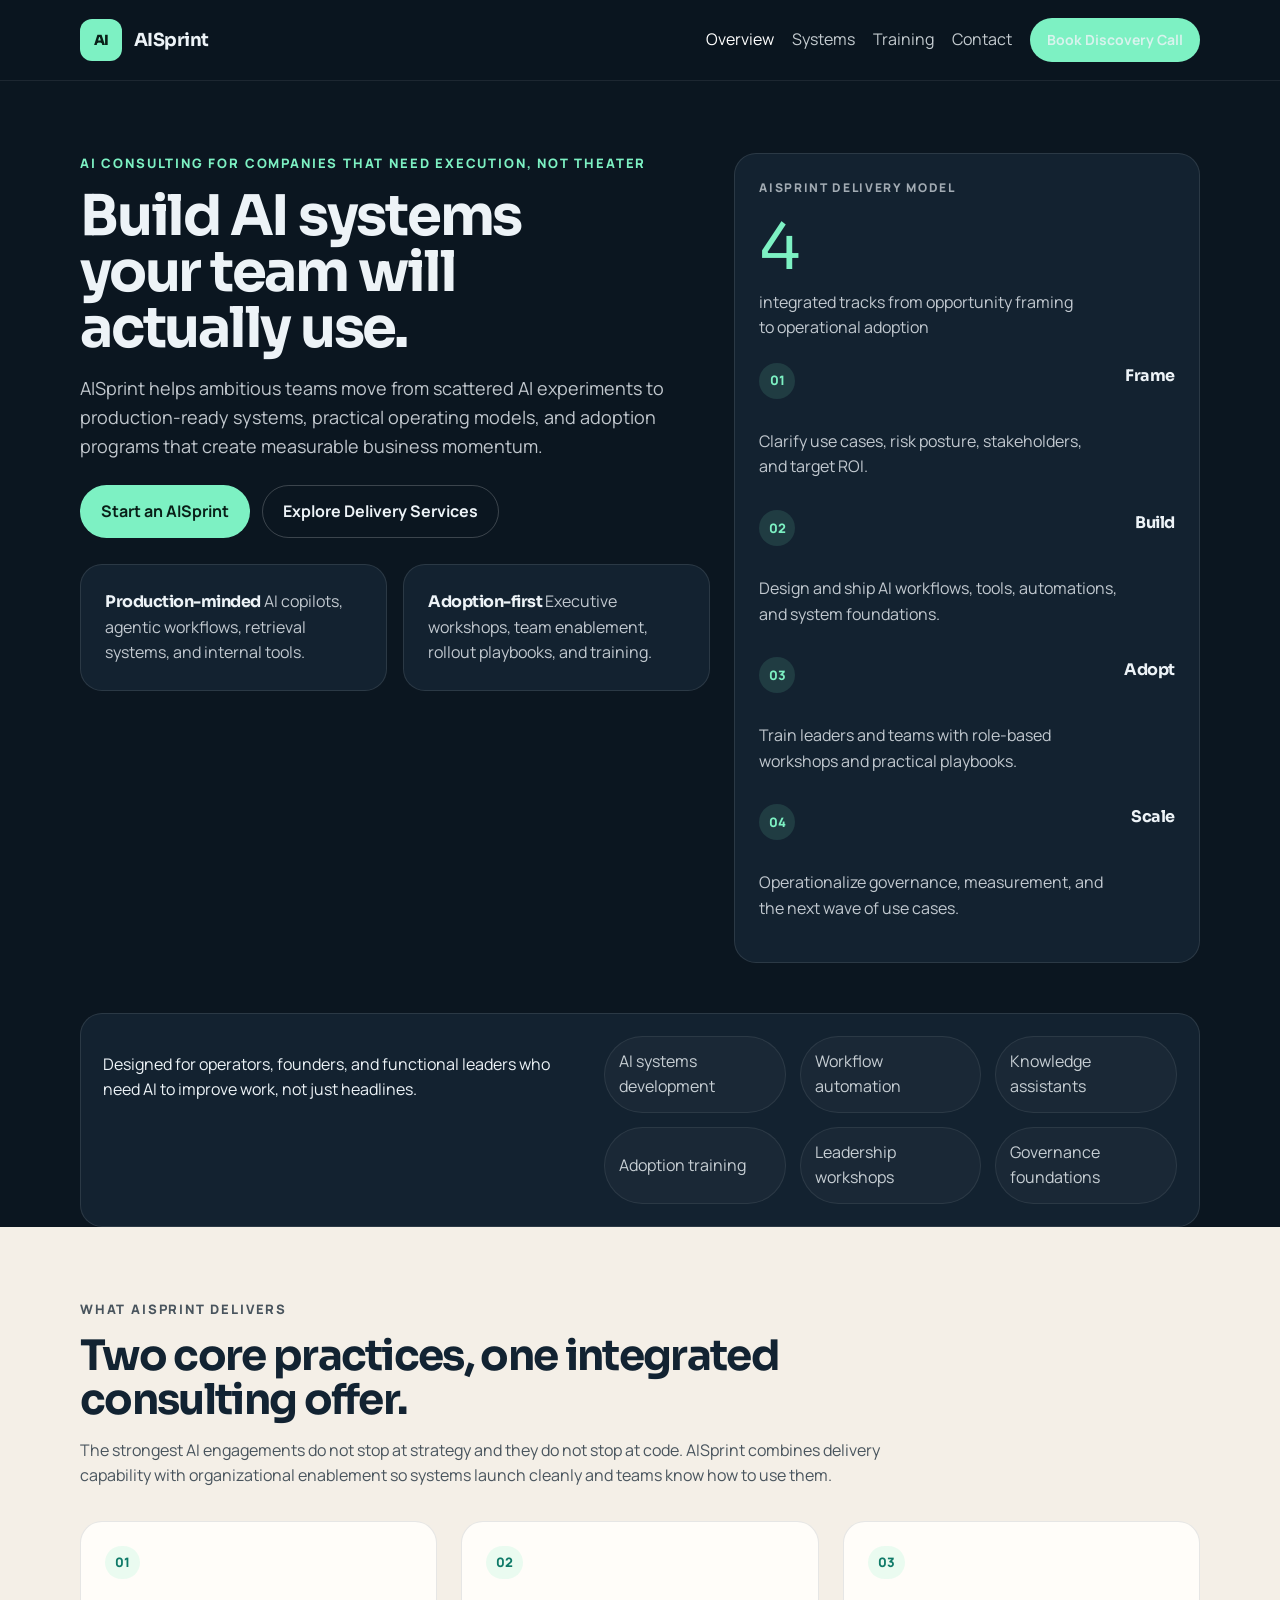
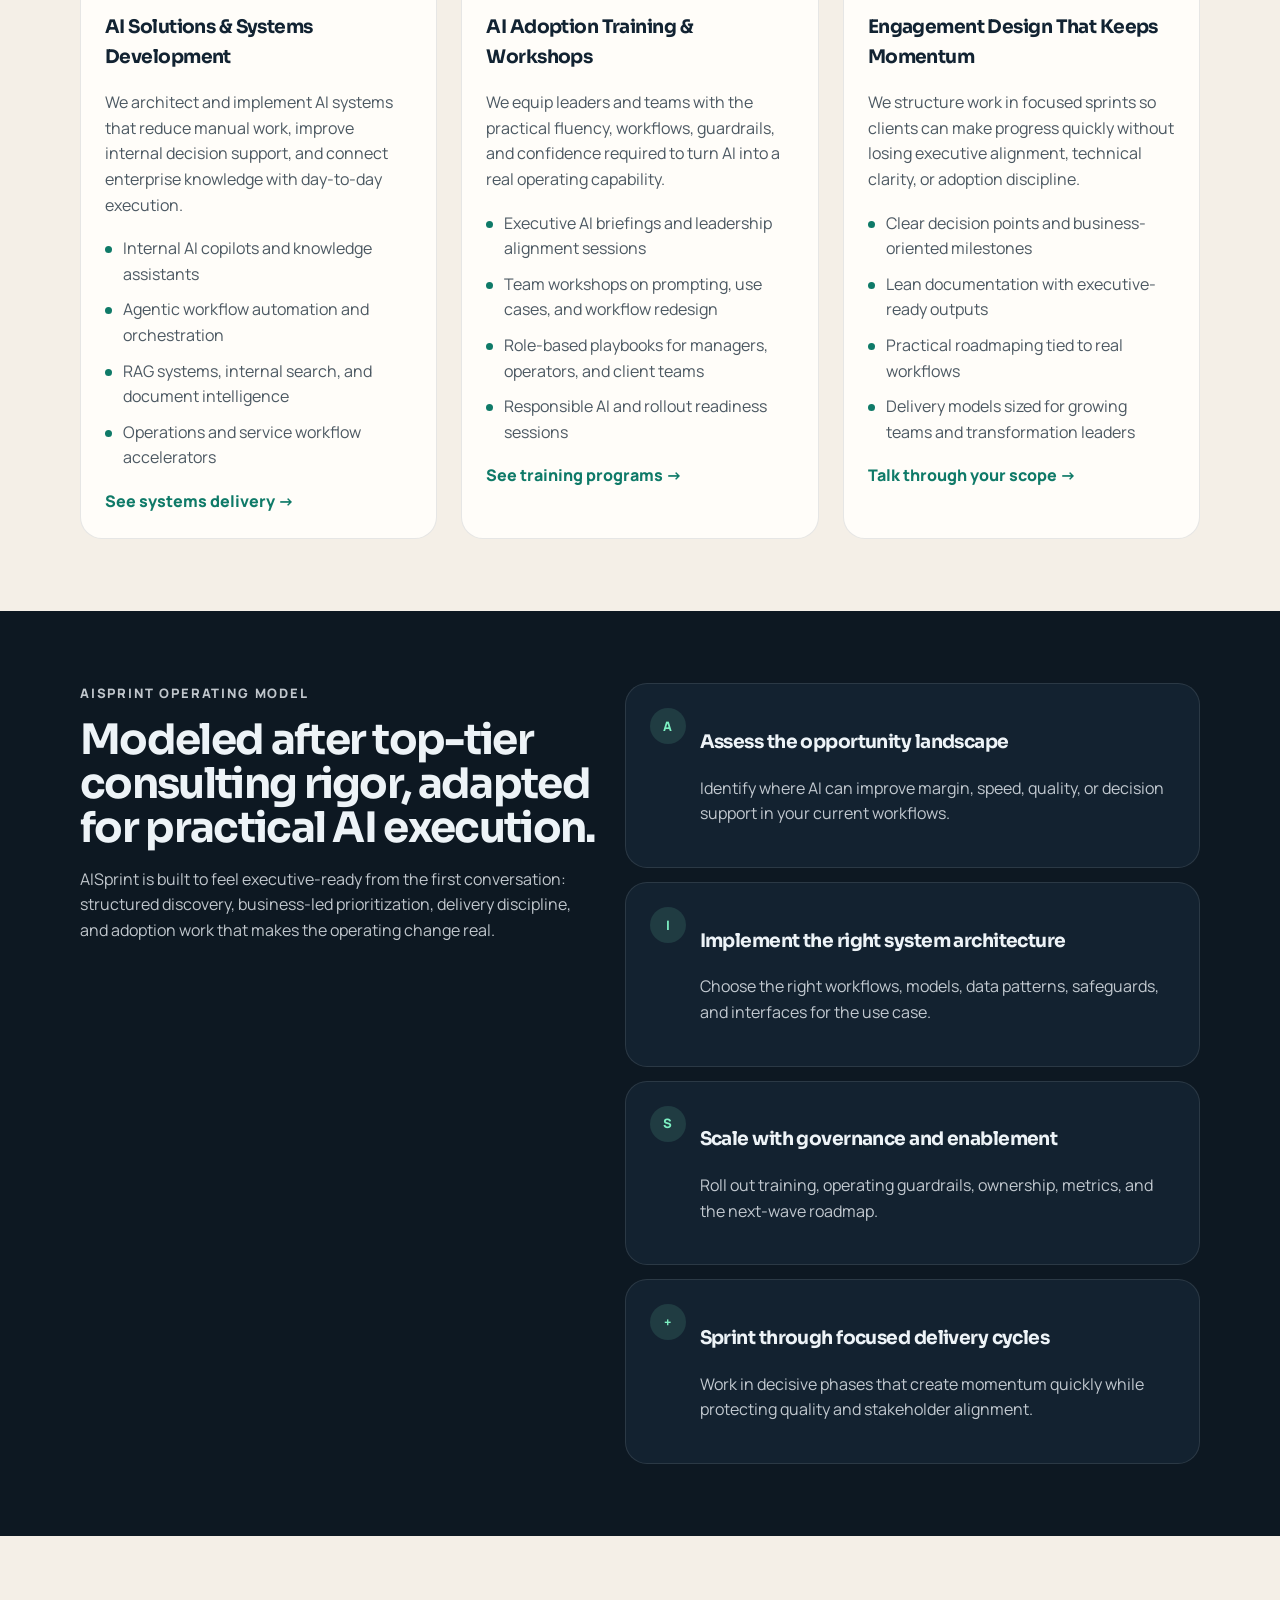
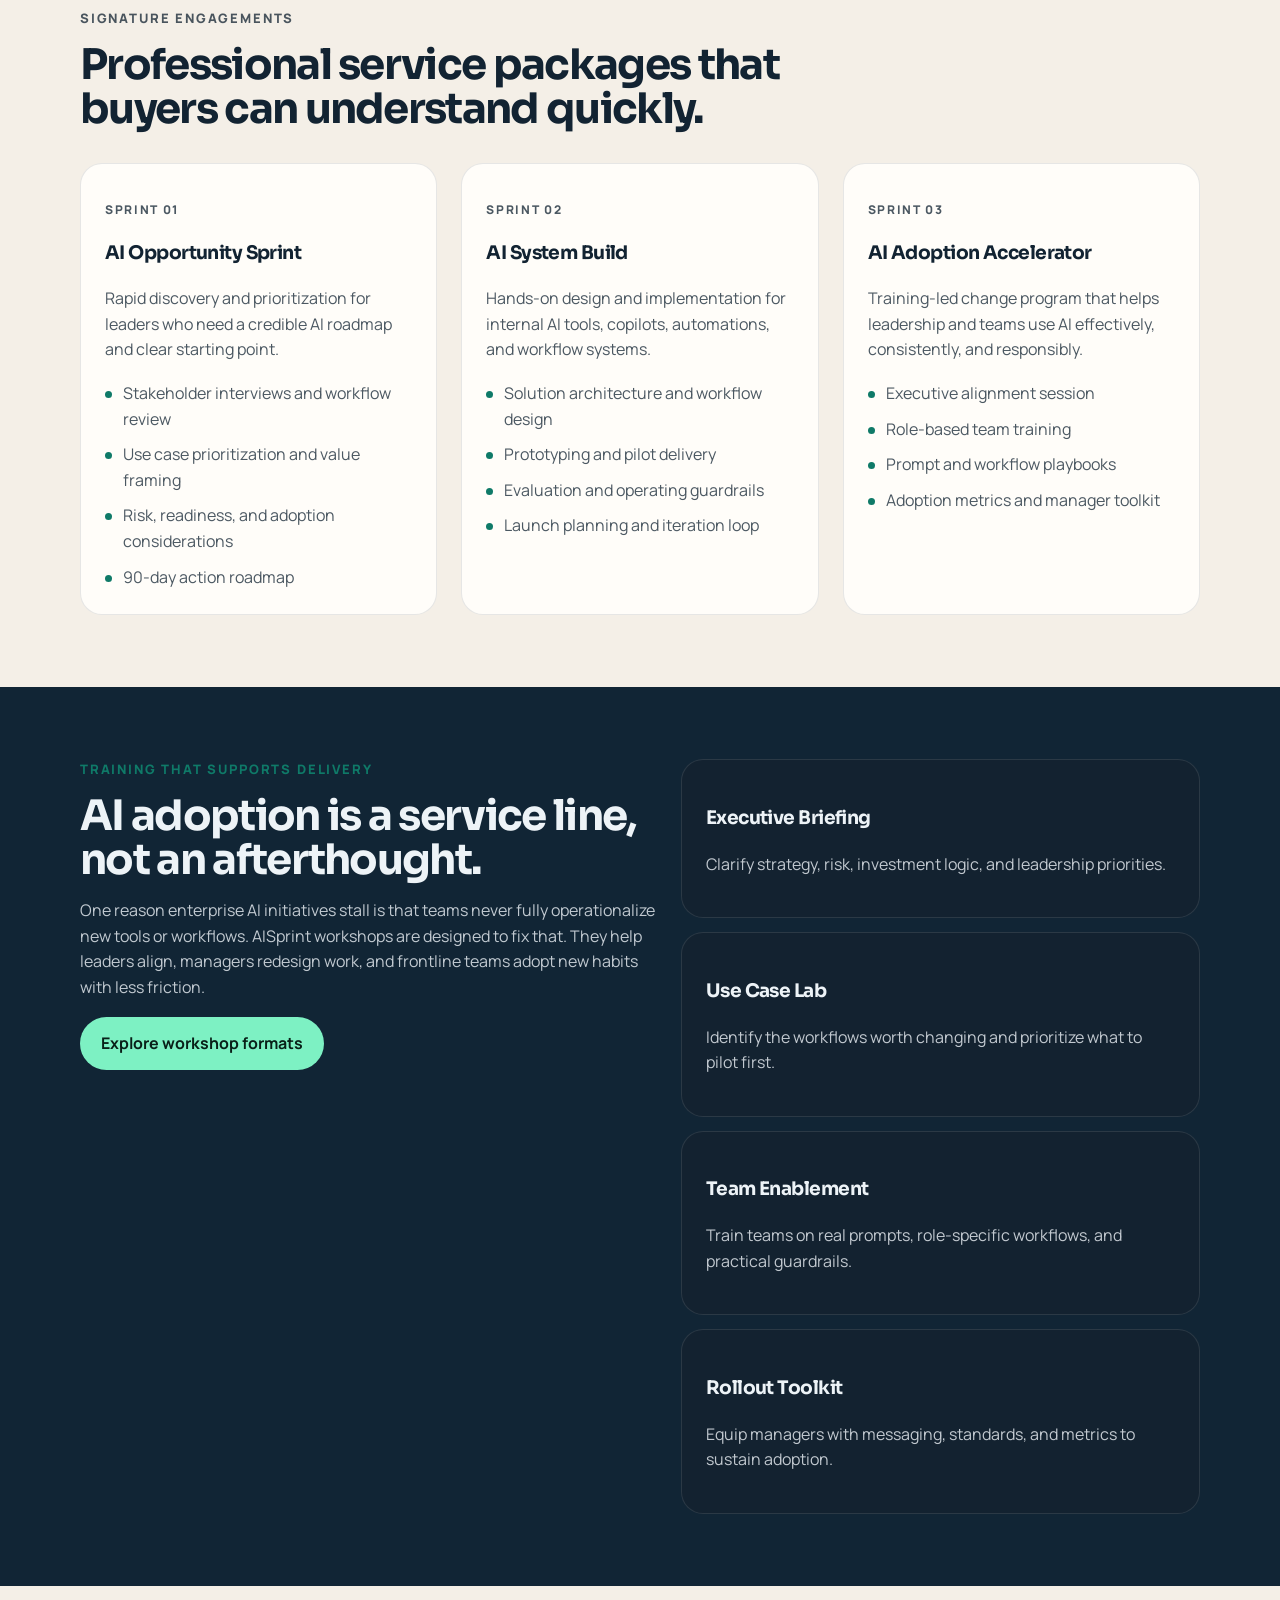
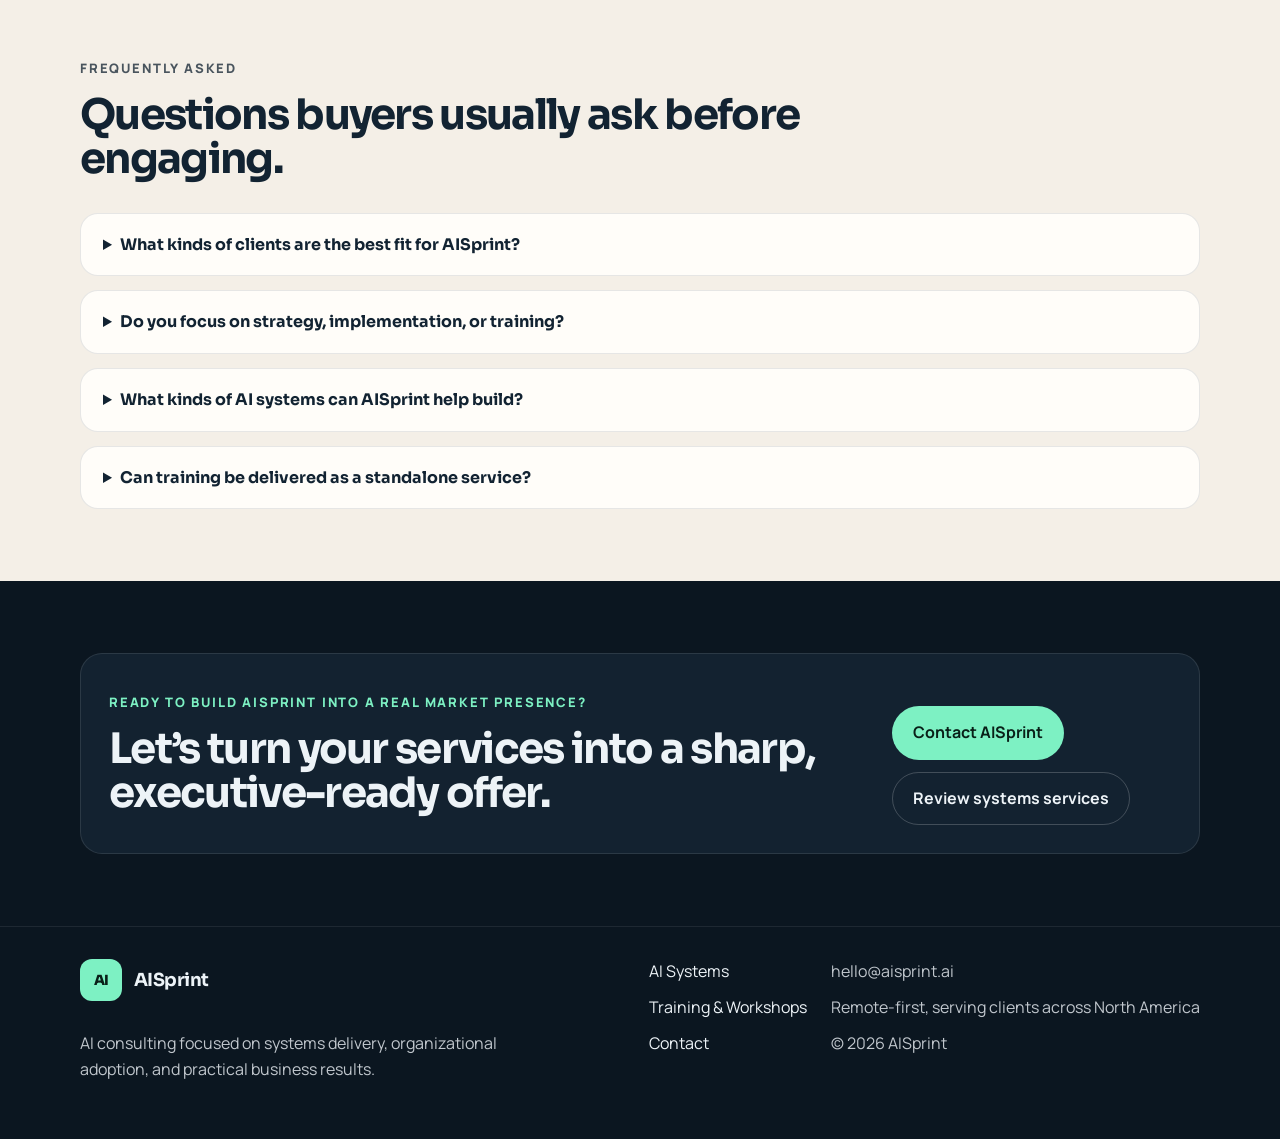
==== index.html @ 3541daca "First commit" ====
<!DOCTYPE html>
<html lang="en">
<head>
  <meta charset="UTF-8">
  <meta name="viewport" content="width=device-width, initial-scale=1.0">
  <title>AISprint | AI Consulting, Systems Development, and Adoption Training</title>
  <meta name="description" content="AISprint helps organizations design, build, and operationalize AI systems while enabling teams through executive workshops, adoption programs, and practical training.">
  <meta name="theme-color" content="#081019">
  <meta property="og:title" content="AISprint | AI Consulting, Systems Development, and Adoption Training">
  <meta property="og:description" content="Enterprise-style AI consulting for companies that need systems delivery, operational rollout, and adoption training that sticks.">
  <meta property="og:type" content="website">
  <meta property="og:url" content="https://www.aisprint.ai/">
  <link rel="icon" href="favicon.svg" type="image/svg+xml">
  <link rel="manifest" href="site.webmanifest">
  <link rel="preconnect" href="https://fonts.googleapis.com">
  <link rel="preconnect" href="https://fonts.gstatic.com" crossorigin>
  <link href="https://fonts.googleapis.com/css2?family=Instrument+Serif:ital@0;1&family=Manrope:wght@400;500;600;700;800&family=Sora:wght@400;500;600;700;800&display=swap" rel="stylesheet">
  <link rel="stylesheet" href="styles.css">
</head>
<body data-page="home">
  <div class="site-shell">
    <header class="site-header">
      <div class="shell">
        <nav class="nav">
          <a class="brand" href="index.html" aria-label="AISprint home">
            <span class="brand-mark">AI</span>
            <span class="brand-text">AISprint</span>
          </a>
          <button class="menu-toggle" type="button" aria-expanded="false" aria-controls="primary-nav">
            <span></span>
            <span></span>
          </button>
          <div class="nav-links" id="primary-nav">
            <a href="index.html">Overview</a>
            <a href="services.html">Systems</a>
            <a href="training.html">Training</a>
            <a href="contact.html">Contact</a>
            <a class="button button-small button-primary" href="contact.html">Book Discovery Call</a>
          </div>
        </nav>
      </div>
    </header>

    <main>
      <section class="hero hero-home">
        <div class="shell hero-grid">
          <div class="hero-copy reveal">
            <p class="eyebrow">AI consulting for companies that need execution, not theater</p>
            <h1>Build AI systems your team will actually use.</h1>
            <p class="hero-text">
              AISprint helps ambitious teams move from scattered AI experiments to
              production-ready systems, practical operating models, and adoption programs
              that create measurable business momentum.
            </p>
            <div class="hero-actions">
              <a class="button button-primary" href="contact.html">Start an AISprint</a>
              <a class="button button-secondary" href="services.html">Explore Delivery Services</a>
            </div>
            <div class="hero-signals">
              <div class="signal-card">
                <strong>Production-minded</strong>
                <span>AI copilots, agentic workflows, retrieval systems, and internal tools.</span>
              </div>
              <div class="signal-card">
                <strong>Adoption-first</strong>
                <span>Executive workshops, team enablement, rollout playbooks, and training.</span>
              </div>
            </div>
          </div>

          <div class="hero-panel reveal reveal-delay-1">
            <div class="panel panel-gradient">
              <div class="panel-topline">AISprint Delivery Model</div>
              <div class="panel-metric">
                <span class="metric-number">4</span>
                <span class="metric-label">integrated tracks from opportunity framing to operational adoption</span>
              </div>
              <div class="panel-steps">
                <div class="panel-step">
                  <span>01</span>
                  <strong>Frame</strong>
                  <p>Clarify use cases, risk posture, stakeholders, and target ROI.</p>
                </div>
                <div class="panel-step">
                  <span>02</span>
                  <strong>Build</strong>
                  <p>Design and ship AI workflows, tools, automations, and system foundations.</p>
                </div>
                <div class="panel-step">
                  <span>03</span>
                  <strong>Adopt</strong>
                  <p>Train leaders and teams with role-based workshops and practical playbooks.</p>
                </div>
                <div class="panel-step">
                  <span>04</span>
                  <strong>Scale</strong>
                  <p>Operationalize governance, measurement, and the next wave of use cases.</p>
                </div>
              </div>
            </div>
          </div>
        </div>
      </section>

      <section class="trust-band">
        <div class="shell">
          <div class="trust-grid reveal">
            <p>Designed for operators, founders, and functional leaders who need AI to improve work, not just headlines.</p>
            <div class="trust-points">
              <span>AI systems development</span>
              <span>Workflow automation</span>
              <span>Knowledge assistants</span>
              <span>Adoption training</span>
              <span>Leadership workshops</span>
              <span>Governance foundations</span>
            </div>
          </div>
        </div>
      </section>

      <section class="section section-light">
        <div class="shell">
          <div class="section-heading reveal">
            <p class="eyebrow">What AISprint delivers</p>
            <h2>Two core practices, one integrated consulting offer.</h2>
            <p>
              The strongest AI engagements do not stop at strategy and they do not stop at code.
              AISprint combines delivery capability with organizational enablement so systems launch
              cleanly and teams know how to use them.
            </p>
          </div>

          <div class="card-grid card-grid-large">
            <article class="card reveal">
              <div class="card-index">01</div>
              <h3>AI Solutions &amp; Systems Development</h3>
              <p>
                We architect and implement AI systems that reduce manual work, improve internal
                decision support, and connect enterprise knowledge with day-to-day execution.
              </p>
              <ul class="feature-list">
                <li>Internal AI copilots and knowledge assistants</li>
                <li>Agentic workflow automation and orchestration</li>
                <li>RAG systems, internal search, and document intelligence</li>
                <li>Operations and service workflow accelerators</li>
              </ul>
              <a class="text-link" href="services.html">See systems delivery</a>
            </article>

            <article class="card reveal reveal-delay-1">
              <div class="card-index">02</div>
              <h3>AI Adoption Training &amp; Workshops</h3>
              <p>
                We equip leaders and teams with the practical fluency, workflows, guardrails,
                and confidence required to turn AI into a real operating capability.
              </p>
              <ul class="feature-list">
                <li>Executive AI briefings and leadership alignment sessions</li>
                <li>Team workshops on prompting, use cases, and workflow redesign</li>
                <li>Role-based playbooks for managers, operators, and client teams</li>
                <li>Responsible AI and rollout readiness sessions</li>
              </ul>
              <a class="text-link" href="training.html">See training programs</a>
            </article>

            <article class="card reveal reveal-delay-2">
              <div class="card-index">03</div>
              <h3>Engagement Design That Keeps Momentum</h3>
              <p>
                We structure work in focused sprints so clients can make progress quickly
                without losing executive alignment, technical clarity, or adoption discipline.
              </p>
              <ul class="feature-list">
                <li>Clear decision points and business-oriented milestones</li>
                <li>Lean documentation with executive-ready outputs</li>
                <li>Practical roadmaping tied to real workflows</li>
                <li>Delivery models sized for growing teams and transformation leaders</li>
              </ul>
              <a class="text-link" href="contact.html">Talk through your scope</a>
            </article>
          </div>
        </div>
      </section>

      <section class="section section-dark">
        <div class="shell split-layout">
          <div class="split-copy reveal">
            <p class="eyebrow">AISprint operating model</p>
            <h2>Modeled after top-tier consulting rigor, adapted for practical AI execution.</h2>
            <p>
              AISprint is built to feel executive-ready from the first conversation:
              structured discovery, business-led prioritization, delivery discipline, and
              adoption work that makes the operating change real.
            </p>
          </div>
          <div class="timeline reveal reveal-delay-1">
            <div class="timeline-item">
              <span class="timeline-index">A</span>
              <div>
                <h3>Assess the opportunity landscape</h3>
                <p>Identify where AI can improve margin, speed, quality, or decision support in your current workflows.</p>
              </div>
            </div>
            <div class="timeline-item">
              <span class="timeline-index">I</span>
              <div>
                <h3>Implement the right system architecture</h3>
                <p>Choose the right workflows, models, data patterns, safeguards, and interfaces for the use case.</p>
              </div>
            </div>
            <div class="timeline-item">
              <span class="timeline-index">S</span>
              <div>
                <h3>Scale with governance and enablement</h3>
                <p>Roll out training, operating guardrails, ownership, metrics, and the next-wave roadmap.</p>
              </div>
            </div>
            <div class="timeline-item">
              <span class="timeline-index">+</span>
              <div>
                <h3>Sprint through focused delivery cycles</h3>
                <p>Work in decisive phases that create momentum quickly while protecting quality and stakeholder alignment.</p>
              </div>
            </div>
          </div>
        </div>
      </section>

      <section class="section section-light">
        <div class="shell">
          <div class="section-heading reveal">
            <p class="eyebrow">Signature engagements</p>
            <h2>Professional service packages that buyers can understand quickly.</h2>
          </div>
          <div class="package-grid">
            <article class="package-card reveal">
              <p class="package-label">Sprint 01</p>
              <h3>AI Opportunity Sprint</h3>
              <p>Rapid discovery and prioritization for leaders who need a credible AI roadmap and clear starting point.</p>
              <ul class="feature-list">
                <li>Stakeholder interviews and workflow review</li>
                <li>Use case prioritization and value framing</li>
                <li>Risk, readiness, and adoption considerations</li>
                <li>90-day action roadmap</li>
              </ul>
            </article>
            <article class="package-card reveal reveal-delay-1">
              <p class="package-label">Sprint 02</p>
              <h3>AI System Build</h3>
              <p>Hands-on design and implementation for internal AI tools, copilots, automations, and workflow systems.</p>
              <ul class="feature-list">
                <li>Solution architecture and workflow design</li>
                <li>Prototyping and pilot delivery</li>
                <li>Evaluation and operating guardrails</li>
                <li>Launch planning and iteration loop</li>
              </ul>
            </article>
            <article class="package-card reveal reveal-delay-2">
              <p class="package-label">Sprint 03</p>
              <h3>AI Adoption Accelerator</h3>
              <p>Training-led change program that helps leadership and teams use AI effectively, consistently, and responsibly.</p>
              <ul class="feature-list">
                <li>Executive alignment session</li>
                <li>Role-based team training</li>
                <li>Prompt and workflow playbooks</li>
                <li>Adoption metrics and manager toolkit</li>
              </ul>
            </article>
          </div>
        </div>
      </section>

      <section class="section section-accent">
        <div class="shell split-layout reverse-layout">
          <div class="split-copy reveal">
            <p class="eyebrow">Training that supports delivery</p>
            <h2>AI adoption is a service line, not an afterthought.</h2>
            <p>
              One reason enterprise AI initiatives stall is that teams never fully operationalize
              new tools or workflows. AISprint workshops are designed to fix that. They help
              leaders align, managers redesign work, and frontline teams adopt new habits with less friction.
            </p>
            <a class="button button-primary" href="training.html">Explore workshop formats</a>
          </div>
          <div class="stacked-panels reveal reveal-delay-1">
            <div class="mini-panel">
              <h3>Executive Briefing</h3>
              <p>Clarify strategy, risk, investment logic, and leadership priorities.</p>
            </div>
            <div class="mini-panel">
              <h3>Use Case Lab</h3>
              <p>Identify the workflows worth changing and prioritize what to pilot first.</p>
            </div>
            <div class="mini-panel">
              <h3>Team Enablement</h3>
              <p>Train teams on real prompts, role-specific workflows, and practical guardrails.</p>
            </div>
            <div class="mini-panel">
              <h3>Rollout Toolkit</h3>
              <p>Equip managers with messaging, standards, and metrics to sustain adoption.</p>
            </div>
          </div>
        </div>
      </section>

      <section class="section section-light">
        <div class="shell">
          <div class="section-heading reveal">
            <p class="eyebrow">Frequently asked</p>
            <h2>Questions buyers usually ask before engaging.</h2>
          </div>
          <div class="faq-list reveal">
            <details>
              <summary>What kinds of clients are the best fit for AISprint?</summary>
              <p>
                AISprint is a strong fit for companies that want to move beyond AI experimentation
                and need help turning ideas into systems, team capabilities, and repeatable ways of working.
              </p>
            </details>
            <details>
              <summary>Do you focus on strategy, implementation, or training?</summary>
              <p>
                All three, but always in service of execution. AISprint can start with a strategy sprint,
                jump directly into system delivery, or run workshops that support adoption across leadership and teams.
              </p>
            </details>
            <details>
              <summary>What kinds of AI systems can AISprint help build?</summary>
              <p>
                Common engagements include knowledge assistants, internal copilots, workflow automation,
                document intelligence, client service accelerators, and team productivity tools.
              </p>
            </details>
            <details>
              <summary>Can training be delivered as a standalone service?</summary>
              <p>
                Yes. Workshops can be purchased on their own, bundled into a broader transformation effort,
                or used to prepare leadership and teams before a build phase begins.
              </p>
            </details>
          </div>
        </div>
      </section>

      <section class="section section-cta">
        <div class="shell cta-shell reveal">
          <div>
            <p class="eyebrow">Ready to build AISprint into a real market presence?</p>
            <h2>Let’s turn your services into a sharp, executive-ready offer.</h2>
          </div>
          <div class="cta-actions">
            <a class="button button-primary" href="contact.html">Contact AISprint</a>
            <a class="button button-secondary" href="services.html">Review systems services</a>
          </div>
        </div>
      </section>
    </main>

    <footer class="site-footer">
      <div class="shell footer-grid">
        <div>
          <a class="brand footer-brand" href="index.html">
            <span class="brand-mark">AI</span>
            <span class="brand-text">AISprint</span>
          </a>
          <p class="footer-copy">
            AI consulting focused on systems delivery, organizational adoption, and practical business results.
          </p>
        </div>
        <div class="footer-links">
          <a href="services.html">AI Systems</a>
          <a href="training.html">Training &amp; Workshops</a>
          <a href="contact.html">Contact</a>
        </div>
        <div class="footer-meta">
          <a href="mailto:hello@aisprint.ai">hello@aisprint.ai</a>
          <span>Remote-first, serving clients across North America</span>
          <span>&copy; <span data-year></span> AISprint</span>
        </div>
      </div>
    </footer>
  </div>

  <script src="script.js"></script>
</body>
</html>
---- styles.css ----
* {
  box-sizing: border-box;
}

html,
body {
  margin: 0;
  padding: 0;
}

body {
  background: #0b1620;
  color: #edf3f7;
  font-family: "Manrope", "Segoe UI", Arial, sans-serif;
  line-height: 1.6;
}

a {
  color: inherit;
  text-decoration: none;
}

img {
  display: block;
  max-width: 100%;
}

button,
input,
textarea,
select {
  font: inherit;
}

.shell {
  width: min(1120px, calc(100% - 32px));
  margin: 0 auto;
}

.site-header {
  position: sticky;
  top: 0;
  z-index: 100;
  background: rgba(11, 22, 32, 0.96);
  border-bottom: 1px solid rgba(255, 255, 255, 0.08);
}

.nav {
  display: flex;
  align-items: center;
  justify-content: space-between;
  gap: 20px;
  padding: 18px 0;
}

.brand {
  display: inline-flex;
  align-items: center;
  gap: 12px;
  font-family: "Sora", "Segoe UI", Arial, sans-serif;
  font-size: 18px;
  font-weight: 700;
  letter-spacing: -0.03em;
}

.brand-mark {
  display: inline-flex;
  align-items: center;
  justify-content: center;
  width: 42px;
  height: 42px;
  border-radius: 12px;
  background: #7df1c3;
  color: #092018;
  font-size: 14px;
  font-weight: 800;
}

.nav-links {
  display: flex;
  align-items: center;
  gap: 18px;
}

.nav-links a {
  color: rgba(237, 243, 247, 0.82);
}

.nav-links a:hover {
  color: #ffffff;
}

.menu-toggle {
  display: none;
  width: 44px;
  height: 44px;
  padding: 0;
  border: 1px solid rgba(255, 255, 255, 0.15);
  border-radius: 10px;
  background: transparent;
  color: #ffffff;
}

.menu-toggle span {
  display: block;
  width: 18px;
  height: 2px;
  margin: 4px auto;
  background: currentColor;
}

.button {
  display: inline-flex;
  align-items: center;
  justify-content: center;
  padding: 13px 20px;
  border-radius: 999px;
  border: 1px solid transparent;
  font-weight: 700;
}

.button-small {
  padding: 10px 16px;
  font-size: 14px;
}

.button-primary {
  background: #7df1c3;
  color: #092018;
}

.button-secondary {
  border-color: rgba(255, 255, 255, 0.2);
  color: #edf3f7;
}

.hero {
  padding: 72px 0 40px;
}

.hero-grid,
.split-layout,
.contact-grid,
.footer-grid,
.card-grid,
.package-grid,
.phase-grid,
.trust-grid {
  display: grid;
  gap: 24px;
}

.hero-grid {
  grid-template-columns: 1.15fr 0.85fr;
  align-items: start;
}

.hero-copy h1,
.section-heading h2,
.split-copy h2,
.cta-shell h2,
.contact-card h2 {
  margin: 0;
  font-family: "Sora", "Segoe UI", Arial, sans-serif;
  letter-spacing: -0.04em;
}

.hero-copy h1 {
  max-width: 12ch;
  font-size: 56px;
  line-height: 1;
}

.section-heading h2,
.split-copy h2,
.cta-shell h2,
.contact-card h2 {
  font-size: 42px;
  line-height: 1.05;
}

.eyebrow {
  margin: 0 0 14px;
  color: #7df1c3;
  font-size: 13px;
  font-weight: 800;
  letter-spacing: 0.14em;
  text-transform: uppercase;
}

.hero-text,
.section-heading p,
.split-copy p,
.card p,
.package-card p,
.phase-card p,
.mini-panel p,
.contact-card p,
.footer-copy,
.footer-meta,
.timeline-item p,
.signal-card span,
.panel-step p {
  color: rgba(237, 243, 247, 0.8);
}

.hero-text {
  max-width: 60ch;
  margin: 18px 0 0;
  font-size: 18px;
}

.hero-actions,
.cta-actions {
  display: flex;
  flex-wrap: wrap;
  gap: 12px;
  margin-top: 24px;
}

.hero-signals {
  display: grid;
  grid-template-columns: 1fr 1fr;
  gap: 16px;
  margin-top: 26px;
}

.signal-card,
.panel,
.card,
.package-card,
.mini-panel,
.phase-card,
.contact-card,
.contact-sidebar .mini-panel,
.cta-shell,
.trust-grid,
.timeline-item {
  border: 1px solid rgba(255, 255, 255, 0.1);
  border-radius: 22px;
  background: #132230;
}

.signal-card,
.panel,
.card,
.package-card,
.mini-panel,
.phase-card,
.contact-card,
.contact-sidebar .mini-panel,
.timeline-item {
  padding: 24px;
}

.signal-card strong,
.panel-step strong,
.timeline-item h3,
.card h3,
.package-card h3,
.mini-panel h3,
.phase-card h3 {
  font-family: "Sora", "Segoe UI", Arial, sans-serif;
  letter-spacing: -0.03em;
}

.panel-topline,
.package-label {
  color: rgba(237, 243, 247, 0.66);
  font-size: 12px;
  font-weight: 800;
  letter-spacing: 0.14em;
  text-transform: uppercase;
}

.panel-metric {
  margin: 18px 0 22px;
}

.metric-number {
  display: block;
  font-family: "Sora", "Segoe UI", Arial, sans-serif;
  font-size: 64px;
  line-height: 1;
  color: #7df1c3;
}

.metric-label {
  display: block;
  max-width: 320px;
  margin-top: 10px;
  color: rgba(237, 243, 247, 0.8);
}

.panel-steps,
.badge-grid,
.trust-points,
.timeline,
.stacked-panels,
.architecture-grid,
.faq-list {
  display: grid;
  gap: 14px;
}

.panel-step,
.timeline-item {
  display: grid;
  grid-template-columns: auto 1fr;
  gap: 14px;
  align-items: start;
}

.panel-step span,
.timeline-index {
  display: inline-flex;
  align-items: center;
  justify-content: center;
  width: 36px;
  height: 36px;
  border-radius: 999px;
  background: rgba(125, 241, 195, 0.12);
  color: #7df1c3;
  font-size: 13px;
  font-weight: 800;
}

.trust-band {
  padding: 10px 0 0;
}

.trust-grid {
  grid-template-columns: 1fr 1.2fr;
  padding: 22px;
}

.trust-points {
  grid-template-columns: repeat(3, 1fr);
}

.trust-points span,
.badge-grid span {
  display: inline-flex;
  align-items: center;
  padding: 12px 14px;
  border-radius: 999px;
  background: rgba(255, 255, 255, 0.03);
  border: 1px solid rgba(255, 255, 255, 0.08);
  color: rgba(237, 243, 247, 0.82);
}

.section {
  padding: 72px 0;
}

.section-light {
  background: #f4efe7;
  color: #122332;
}

.section-light .eyebrow,
.section-accent .eyebrow {
  color: #0f7a68;
}

.section-light .signal-card,
.section-light .panel,
.section-light .card,
.section-light .package-card,
.section-light .mini-panel,
.section-light .phase-card,
.section-light .contact-card,
.section-light .contact-sidebar .mini-panel,
.section-light .timeline-item,
.section-light .trust-grid,
.section-light .cta-shell {
  background: #fffdf9;
  border-color: rgba(18, 35, 50, 0.1);
}

.section-light .hero-text,
.section-light .section-heading p,
.section-light .split-copy p,
.section-light .card p,
.section-light .package-card p,
.section-light .phase-card p,
.section-light .mini-panel p,
.section-light .contact-card p,
.section-light .footer-copy,
.section-light .footer-meta,
.section-light .timeline-item p,
.section-light .feature-list li,
.section-light .signal-card span,
.section-light .panel-step p,
.section-light .metric-label {
  color: rgba(18, 35, 50, 0.76);
}

.section-dark {
  background: #0d1822;
}

.section-accent {
  background: #112535;
}

.section-heading {
  max-width: 840px;
}

.card-grid {
  grid-template-columns: repeat(3, 1fr);
  margin-top: 32px;
}

.package-grid {
  grid-template-columns: repeat(3, 1fr);
  margin-top: 32px;
}

.phase-grid {
  grid-template-columns: repeat(4, 1fr);
  margin-top: 32px;
}

.split-layout {
  grid-template-columns: 0.95fr 1.05fr;
  align-items: start;
}

.reverse-layout {
  grid-template-columns: 1fr 0.9fr;
}

.card-index {
  display: inline-flex;
  padding: 6px 10px;
  margin-bottom: 14px;
  border-radius: 999px;
  background: rgba(125, 241, 195, 0.16);
  color: #0f7a68;
  font-size: 13px;
  font-weight: 800;
}

.feature-list {
  margin: 18px 0 0;
  padding: 0;
  list-style: none;
}

.feature-list li {
  position: relative;
  padding-left: 18px;
  margin-top: 10px;
}

.feature-list li::before {
  content: "";
  position: absolute;
  left: 0;
  top: 10px;
  width: 7px;
  height: 7px;
  border-radius: 999px;
  background: #0f7a68;
}

.section-dark .feature-list li::before,
.section-accent .feature-list li::before,
.hero .feature-list li::before {
  background: #7df1c3;
}

.phase-card span {
  display: inline-block;
  margin-bottom: 12px;
  color: #0f7a68;
  font-family: "Sora", "Segoe UI", Arial, sans-serif;
  font-weight: 800;
}

.section-dark .phase-card span,
.section-accent .phase-card span {
  color: #7df1c3;
}

.text-link {
  display: inline-block;
  margin-top: 18px;
  color: #0f7a68;
  font-weight: 800;
}

.text-link::after {
  content: " ->";
}

.cta-shell {
  display: flex;
  align-items: center;
  justify-content: space-between;
  gap: 20px;
  padding: 28px;
}

.faq-list {
  margin-top: 32px;
}

.faq-list details {
  padding: 18px 22px;
  border-radius: 18px;
  border: 1px solid rgba(18, 35, 50, 0.1);
  background: #fffdf9;
}

.faq-list summary {
  cursor: pointer;
  font-family: "Sora", "Segoe UI", Arial, sans-serif;
  font-weight: 700;
}

.faq-list p {
  margin: 12px 0 0;
  color: rgba(18, 35, 50, 0.76);
}

.contact-grid {
  grid-template-columns: 1.05fr 0.75fr;
}

.contact-form {
  display: grid;
  gap: 16px;
  margin-top: 24px;
}

.contact-form label {
  display: grid;
  gap: 8px;
  color: #122332;
  font-weight: 700;
}

.contact-form input,
.contact-form textarea,
.contact-form select {
  width: 100%;
  padding: 14px 16px;
  border: 1px solid rgba(18, 35, 50, 0.16);
  border-radius: 14px;
  background: #ffffff;
  color: #122332;
}

.contact-form textarea {
  resize: vertical;
}

.form-note {
  margin: 0;
  color: rgba(18, 35, 50, 0.72);
}

.site-footer {
  padding: 32px 0 40px;
  border-top: 1px solid rgba(255, 255, 255, 0.08);
}

.footer-grid {
  grid-template-columns: 1fr auto auto;
  align-items: start;
}

.footer-links,
.footer-meta {
  display: grid;
  gap: 10px;
}

.footer-copy {
  max-width: 420px;
}

.footer-brand {
  margin-bottom: 14px;
}

.reveal,
.reveal-delay-1,
.reveal-delay-2,
.reveal-delay-3 {
  opacity: 1;
  transform: none;
  transition: none;
}

body[data-page="home"] .nav-links a[href="index.html"],
body[data-page="services"] .nav-links a[href="services.html"],
body[data-page="training"] .nav-links a[href="training.html"],
body[data-page="contact"] .nav-links a[href="contact.html"] {
  color: #ffffff;
}

@media (max-width: 1024px) {
  .hero-grid,
  .split-layout,
  .reverse-layout,
  .contact-grid,
  .footer-grid,
  .card-grid,
  .package-grid,
  .phase-grid,
  .trust-grid {
    grid-template-columns: 1fr;
  }

  .trust-points {
    grid-template-columns: 1fr 1fr;
  }
}

@media (max-width: 760px) {
  .shell {
    width: calc(100% - 24px);
  }

  .nav {
    position: relative;
    align-items: center;
    padding: 14px 0;
  }

  .menu-toggle {
    display: inline-block;
  }

  .nav-links {
    display: none;
    position: absolute;
    top: calc(100% + 8px);
    left: 0;
    right: 0;
    z-index: 120;
    flex-direction: column;
    align-items: stretch;
    gap: 12px;
    padding: 16px;
    background: #132230;
    border: 1px solid rgba(255, 255, 255, 0.08);
    border-radius: 18px;
  }

  .nav-links.is-open {
    display: flex;
  }

  .button,
  .button-small {
    width: 100%;
  }

  .hero {
    padding: 48px 0 28px;
  }

  .hero-copy h1 {
    max-width: none;
    font-size: 38px;
  }

  .section-heading h2,
  .split-copy h2,
  .cta-shell h2,
  .contact-card h2 {
    font-size: 30px;
  }

  .hero-signals,
  .trust-points {
    grid-template-columns: 1fr;
  }

  .cta-shell {
    flex-direction: column;
    align-items: flex-start;
  }
}
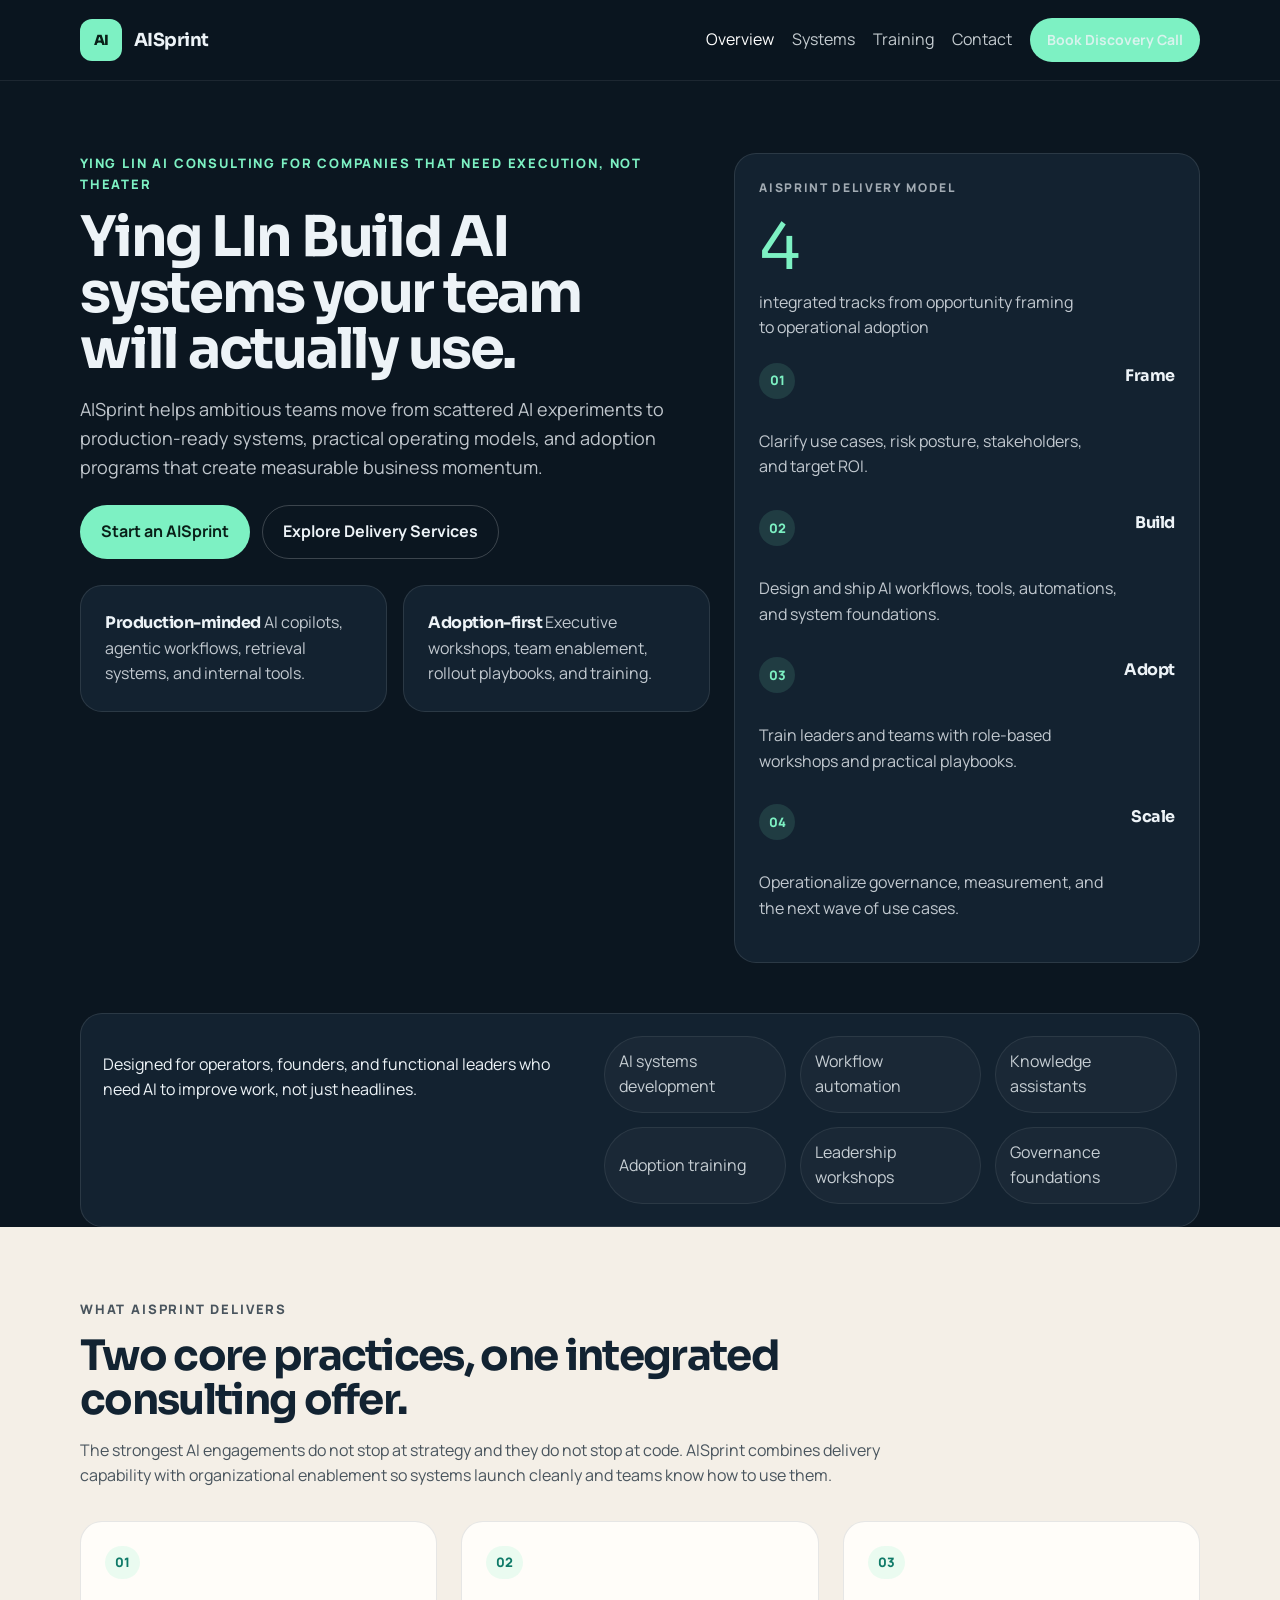
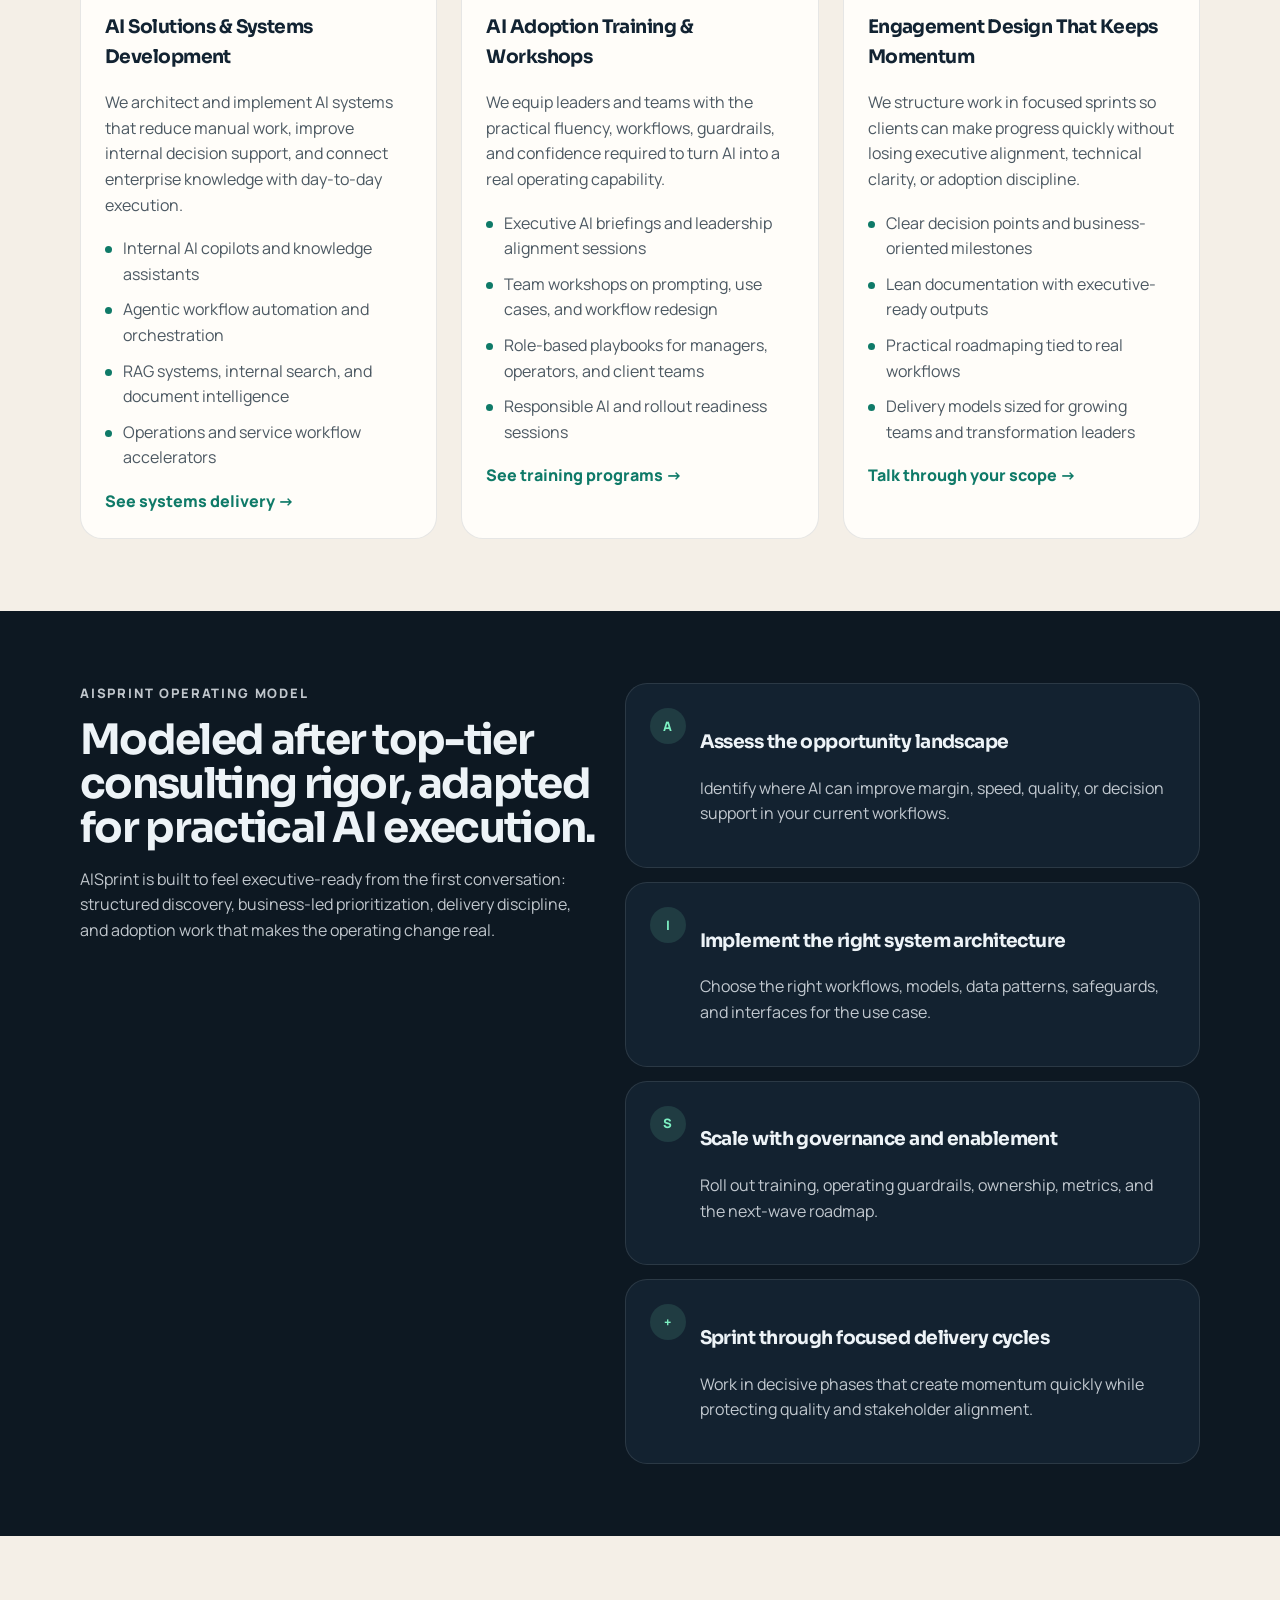
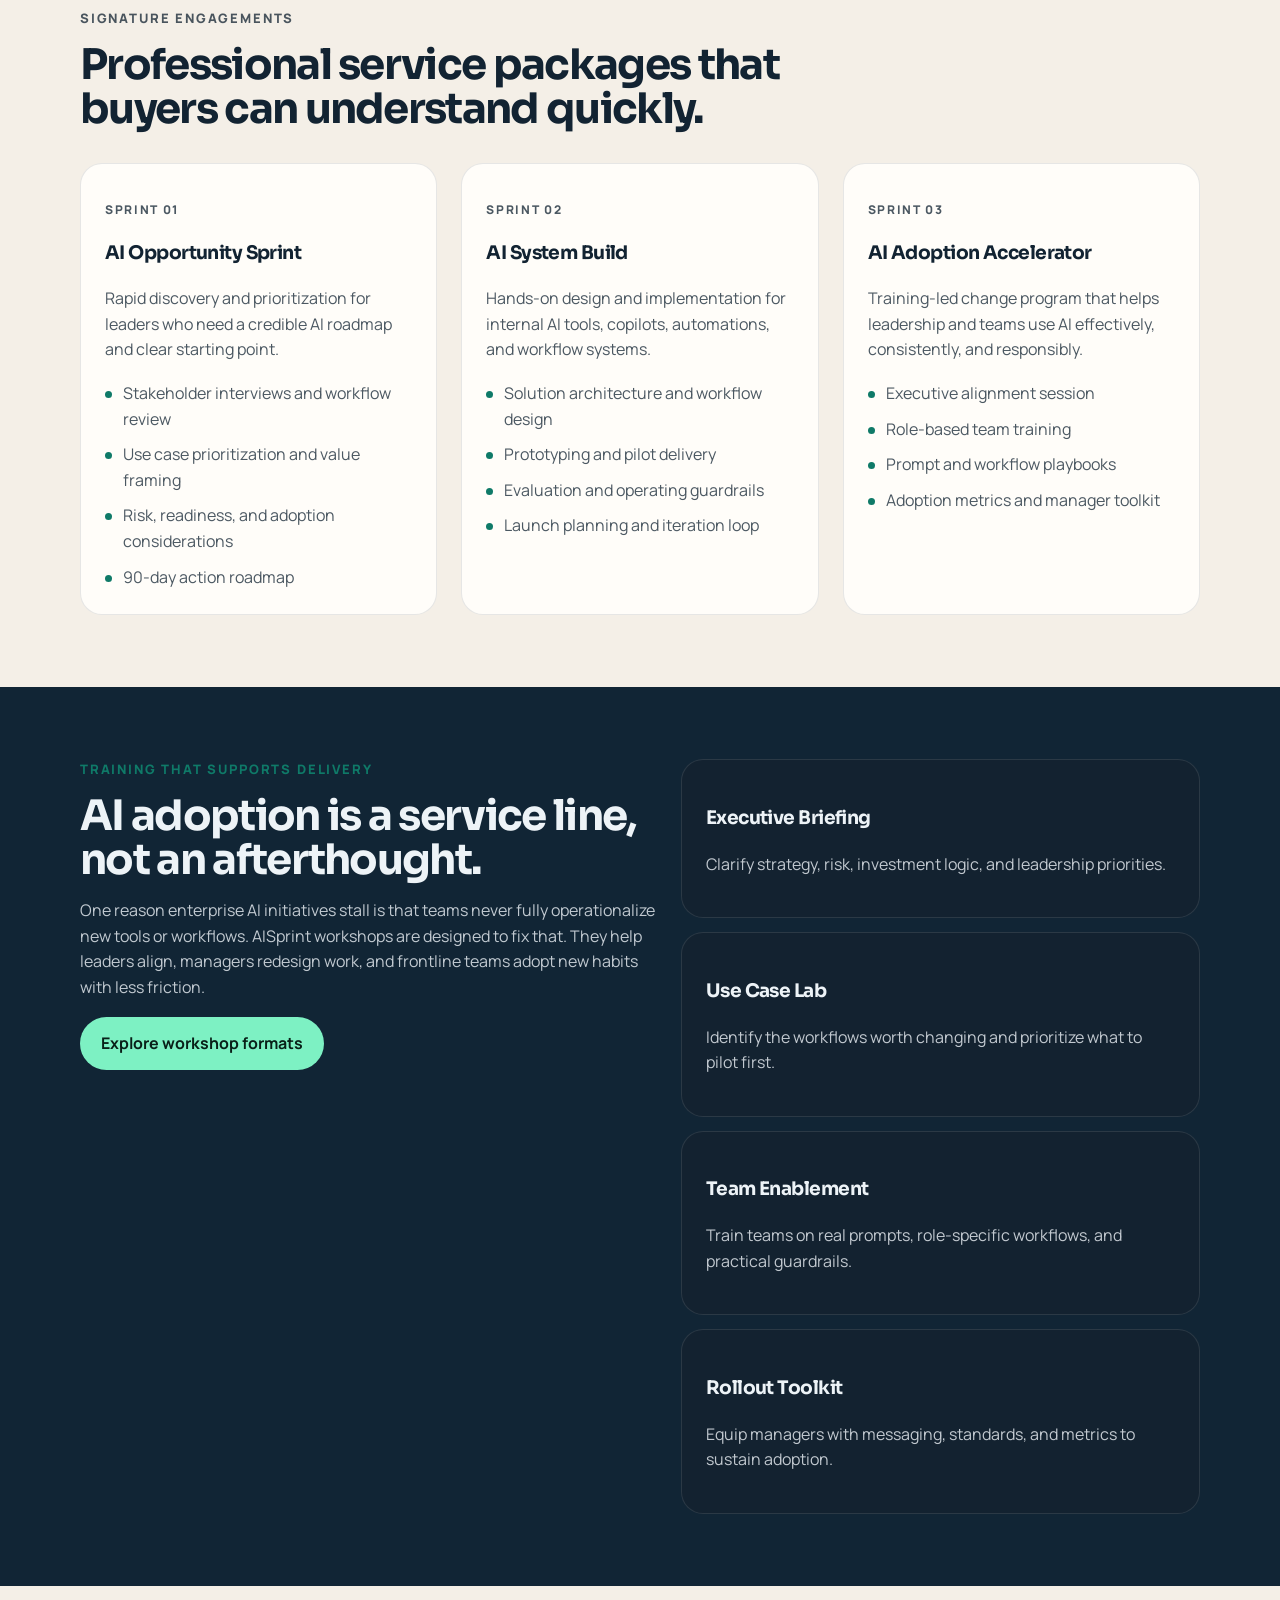
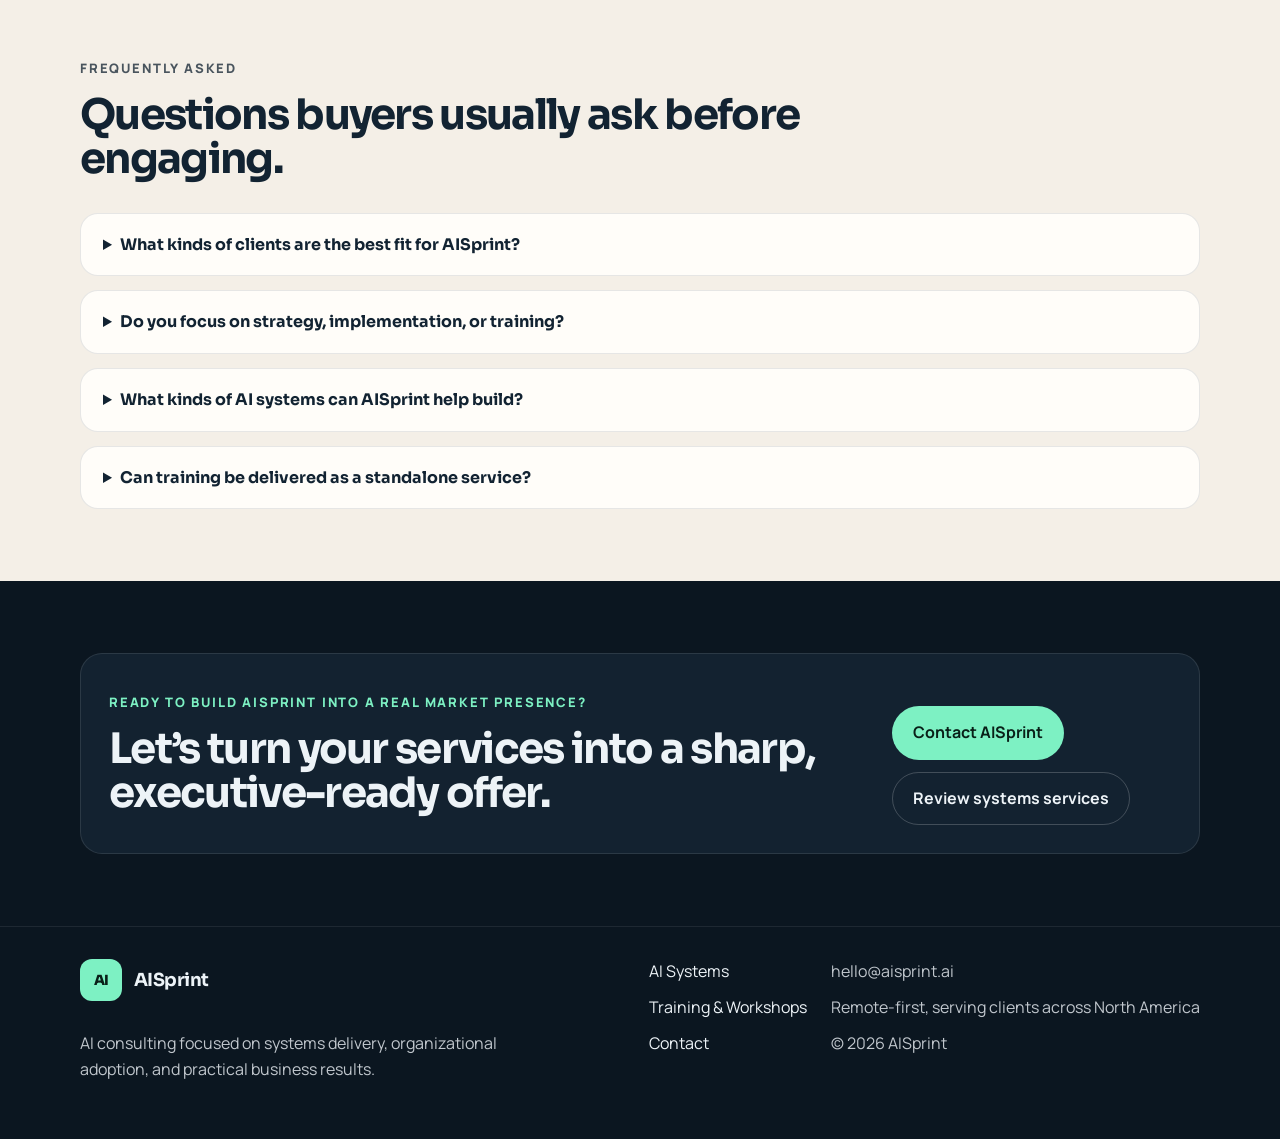
==== commit 6ba8612e: "second commit after my edit" ====
--- a/index.html
+++ b/index.html
@@ -45,8 +45,8 @@
       <section class="hero hero-home">
         <div class="shell hero-grid">
           <div class="hero-copy reveal">
-            <p class="eyebrow">AI consulting for companies that need execution, not theater</p>
-            <h1>Build AI systems your team will actually use.</h1>
+            <p class="eyebrow">Ying LIn AI consulting for companies that need execution, not theater</p>
+            <h1>Ying LIn Build AI systems your team will actually use.</h1>
             <p class="hero-text">
               AISprint helps ambitious teams move from scattered AI experiments to
               production-ready systems, practical operating models, and adoption programs
